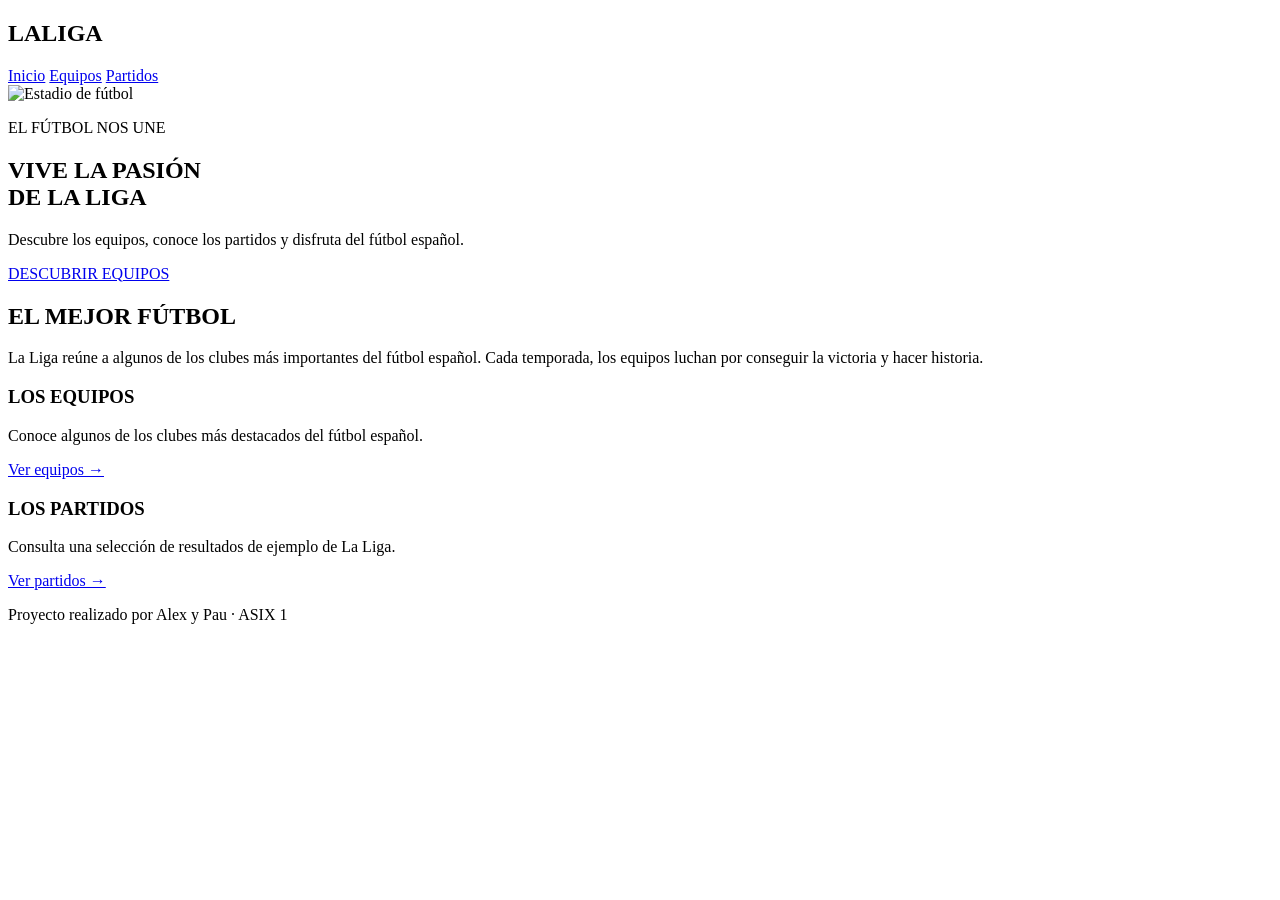
==== index.html @ e7d839c6 "Crear pagina principal de La Liga" ====
<!DOCTYPE html>
<html lang="es">

<head>
    <meta charset="UTF-8">
    <meta name="viewport" content="width=device-width, initial-scale=1.0">

    <title>LaLiga | Pasión por el fútbol</title>

    <link rel="stylesheet" href="css/style.css">
</head>

<body>

    <!-- CABECERA -->
    <header>
        <div class="logo">
            <h2>LA<span>LIGA</span></h2>
        </div>

        <nav>
            <a href="index.html">Inicio</a>
            <a href="equipos.html">Equipos</a>
            <a href="partidos.html">Partidos</a>
        </nav>
    </header>

    <!-- PORTADA PRINCIPAL -->
    <main>

        <section class="portada">

            <img
                src="https://images.unsplash.com/photo-1522778119026-d647f0596c20?w=1600"
                alt="Estadio de fútbol">

            <div class="contenido-portada">
                <p class="subtitulo">EL FÚTBOL NOS UNE</p>

                <h1>VIVE LA PASIÓN<br>DE LA LIGA</h1>

                <p>
                    Descubre los equipos, conoce los partidos
                    y disfruta del fútbol español.
                </p>

                <a href="equipos.html" class="boton">
                    DESCUBRIR EQUIPOS
                </a>
            </div>

        </section>

        <!-- SECCIÓN DE PRESENTACIÓN -->
        <section class="presentacion">

            <h2>EL MEJOR FÚTBOL</h2>

            <p>
                La Liga reúne a algunos de los clubes más importantes
                del fútbol español. Cada temporada, los equipos luchan
                por conseguir la victoria y hacer historia.
            </p>

        </section>

        <!-- TARJETAS DE CONTENIDO -->
        <section class="secciones">

            <div class="tarjeta">
                <h3>LOS EQUIPOS</h3>

                <p>
                    Conoce algunos de los clubes más destacados
                    del fútbol español.
                </p>

                <a href="equipos.html">Ver equipos →</a>
            </div>

            <div class="tarjeta">
                <h3>LOS PARTIDOS</h3>

                <p>
                    Consulta una selección de resultados
                    de ejemplo de La Liga.
                </p>

                <a href="partidos.html">Ver partidos →</a>
            </div>

        </section>

    </main>

    <!-- PIE DE PÁGINA -->
    <footer>
        <p>Proyecto realizado por Alex y Pau · ASIX 1</p>
    </footer>

    <script src="js/script.js"></script>

</body>
</html>
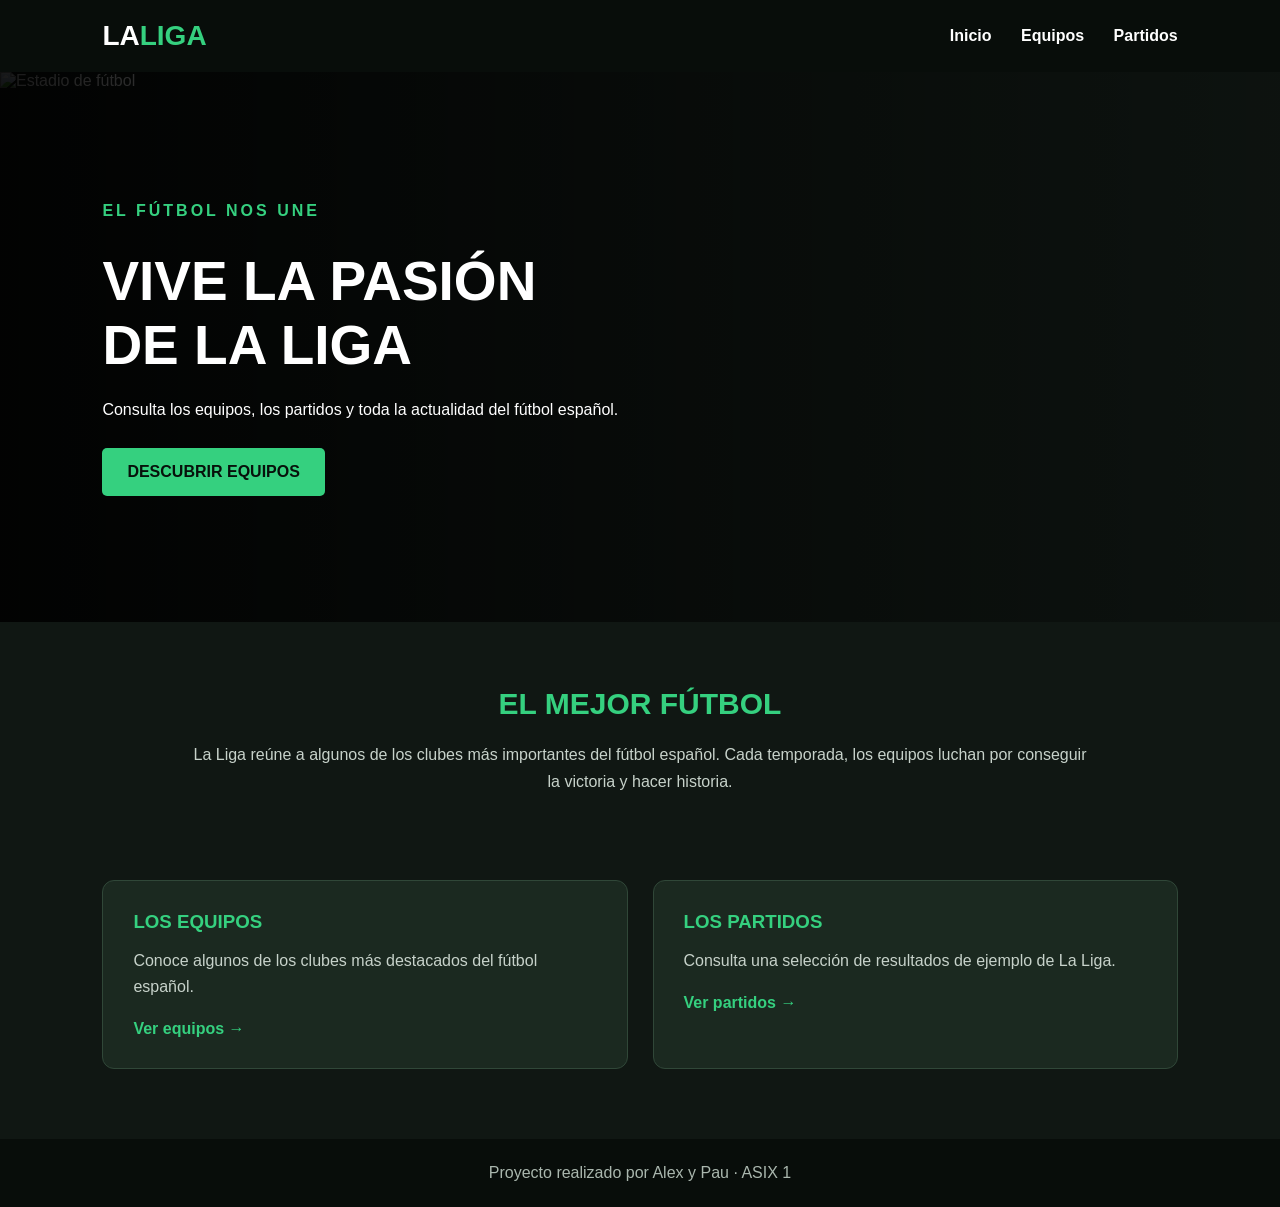
==== commit fa40b682: "Modificar texto de presentación desde Pau" ====
--- a/index.html
+++ b/index.html
@@ -40,10 +40,7 @@
 
                 <h1>VIVE LA PASIÓN<br>DE LA LIGA</h1>
 
-                <p>
-                    Descubre los equipos, conoce los partidos
-                    y disfruta del fútbol español.
-                </p>
+                <p>Consulta los equipos, los partidos y toda la actualidad del fútbol español.</p>
 
                 <a href="equipos.html" class="boton">
                     DESCUBRIR EQUIPOS
--- a/css/style.css
+++ b/css/style.css
@@ -0,0 +1,245 @@
+/* CONFIGURACION GENERAL */
+
+* {
+    margin: 0;
+    padding: 0;
+    box-sizing: border-box;
+}
+
+body {
+    font-family: Arial, sans-serif;
+    background-color: #101713;
+    color: white;
+}
+
+/* CABECERA */
+
+header {
+    background-color: #080d0a;
+    padding: 20px 8%;
+    display: flex;
+    justify-content: space-between;
+    align-items: center;
+}
+
+.logo h2 {
+    font-size: 28px;
+    color: white;
+}
+
+.logo span {
+    color: #35d07f;
+}
+
+nav a {
+    color: white;
+    text-decoration: none;
+    margin-left: 25px;
+    font-weight: bold;
+}
+
+nav a:hover {
+    color: #35d07f;
+}
+
+/* PORTADA */
+
+.portada {
+    height: 550px;
+    position: relative;
+    display: flex;
+    align-items: center;
+    padding: 50px 8%;
+    overflow: hidden;
+}
+
+.portada img {
+    position: absolute;
+    width: 100%;
+    height: 100%;
+    object-fit: cover;
+    top: 0;
+    left: 0;
+    z-index: 0;
+}
+
+.portada::after {
+    content: "";
+    position: absolute;
+    width: 100%;
+    height: 100%;
+    top: 0;
+    left: 0;
+    background: linear-gradient(
+        to right,
+        rgba(0, 0, 0, 0.9),
+        rgba(0, 0, 0, 0.2)
+    );
+    z-index: 1;
+}
+
+.contenido-portada {
+    position: relative;
+    z-index: 2;
+    max-width: 600px;
+}
+
+.subtitulo {
+    color: #35d07f;
+    font-weight: bold;
+    letter-spacing: 3px;
+    margin-bottom: 15px;
+}
+
+.contenido-portada h1 {
+    font-size: 55px;
+    margin-bottom: 20px;
+}
+
+.contenido-portada p {
+    line-height: 1.6;
+    margin-bottom: 25px;
+}
+
+/* BOTONES */
+
+.boton {
+    display: inline-block;
+    background-color: #35d07f;
+    color: #07110b;
+    padding: 15px 25px;
+    text-decoration: none;
+    font-weight: bold;
+    border-radius: 5px;
+}
+
+.boton:hover {
+    background-color: white;
+}
+
+/* PRESENTACION */
+
+.presentacion {
+    text-align: center;
+    padding: 65px 15%;
+}
+
+.presentacion h2 {
+    color: #35d07f;
+    font-size: 30px;
+    margin-bottom: 20px;
+}
+
+.presentacion p {
+    color: #c7d2ca;
+    line-height: 1.7;
+}
+
+/* TARJETAS */
+
+.secciones {
+    display: flex;
+    justify-content: center;
+    gap: 25px;
+    padding: 20px 8% 70px;
+}
+
+.tarjeta {
+    background-color: #1b2920;
+    padding: 30px;
+    border-radius: 12px;
+    flex: 1;
+    border: 1px solid #304738;
+}
+
+.tarjeta h3 {
+    color: #35d07f;
+    margin-bottom: 15px;
+}
+
+.tarjeta p {
+    color: #c7d2ca;
+    line-height: 1.6;
+    margin-bottom: 20px;
+}
+
+.tarjeta a {
+    color: #35d07f;
+    text-decoration: none;
+    font-weight: bold;
+}
+
+/* PIE DE PAGINA */
+
+footer {
+    background-color: #080d0a;
+    text-align: center;
+    padding: 25px;
+    color: #aab7ae;
+}
+
+/* ADAPTACION A MOVILES */
+
+@media (max-width: 700px) {
+
+    header {
+        flex-direction: column;
+        gap: 20px;
+    }
+
+    nav a {
+        margin: 8px;
+    }
+
+    .portada {
+        height: 500px;
+    }
+
+    .contenido-portada h1 {
+        font-size: 36px;
+    }
+
+    .secciones {
+        flex-direction: column;
+    }
+}
+
+
+/* TARJETAS DE EQUIPOS */
+
+.equipo {
+    text-align: center;
+    min-width: 0;
+}
+
+.escudo {
+    height: 190px;
+    display: flex;
+    justify-content: center;
+    align-items: center;
+    background-color: #ffffff;
+    border-radius: 10px;
+    margin-bottom: 20px;
+    padding: 15px;
+}
+
+.escudo img {
+    width: 180px;
+    height: 180px;
+    object-fit: contain;
+}
+
+/* Ajustar el tamaño visual del escudo del Real Madrid */
+.equipo:first-child .escudo img {
+    transform: scale(1.3);
+}
+
+.equipo h3 {
+    margin-bottom: 12px;
+}
+
+.estadio {
+    color: #35d07f;
+    font-size: 14px;
+    margin-top: 15px;
+}
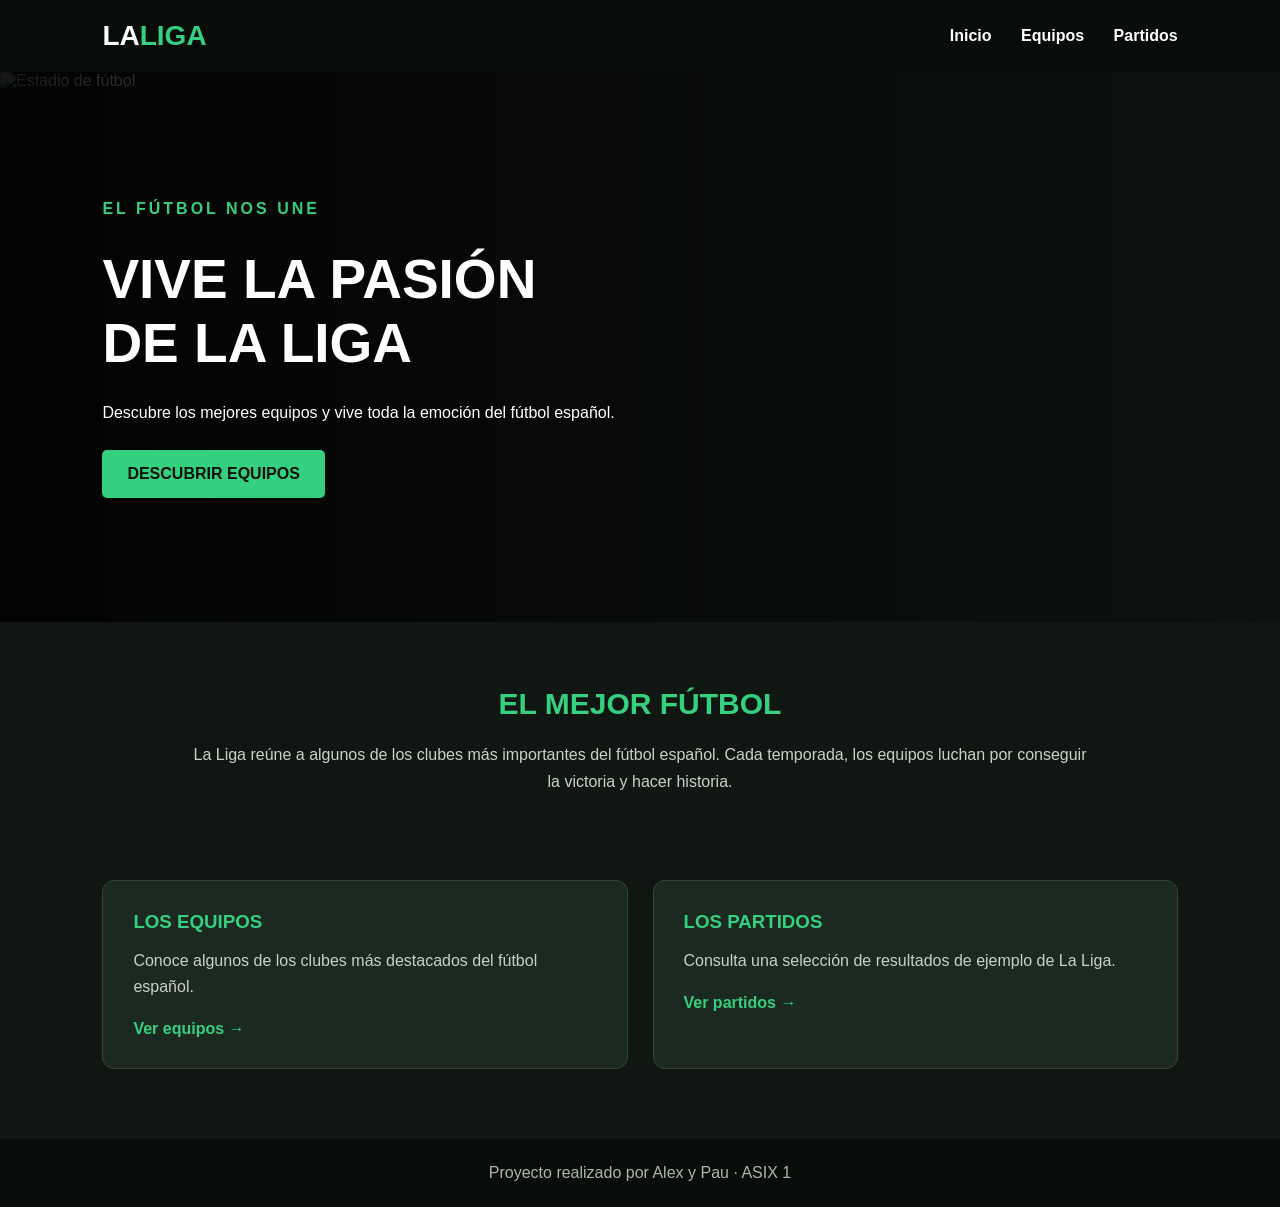
==== commit 7cf7075d: "Modificar texto de presentación desde Alex" ====
--- a/index.html
+++ b/index.html
@@ -40,7 +40,9 @@
 
                 <h1>VIVE LA PASIÓN<br>DE LA LIGA</h1>
 
-                <p>Consulta los equipos, los partidos y toda la actualidad del fútbol español.</p>
+                <p>
+                    <p>Descubre los mejores equipos y vive toda la emoción del fútbol español.</p>
+                </p>
 
                 <a href="equipos.html" class="boton">
                     DESCUBRIR EQUIPOS
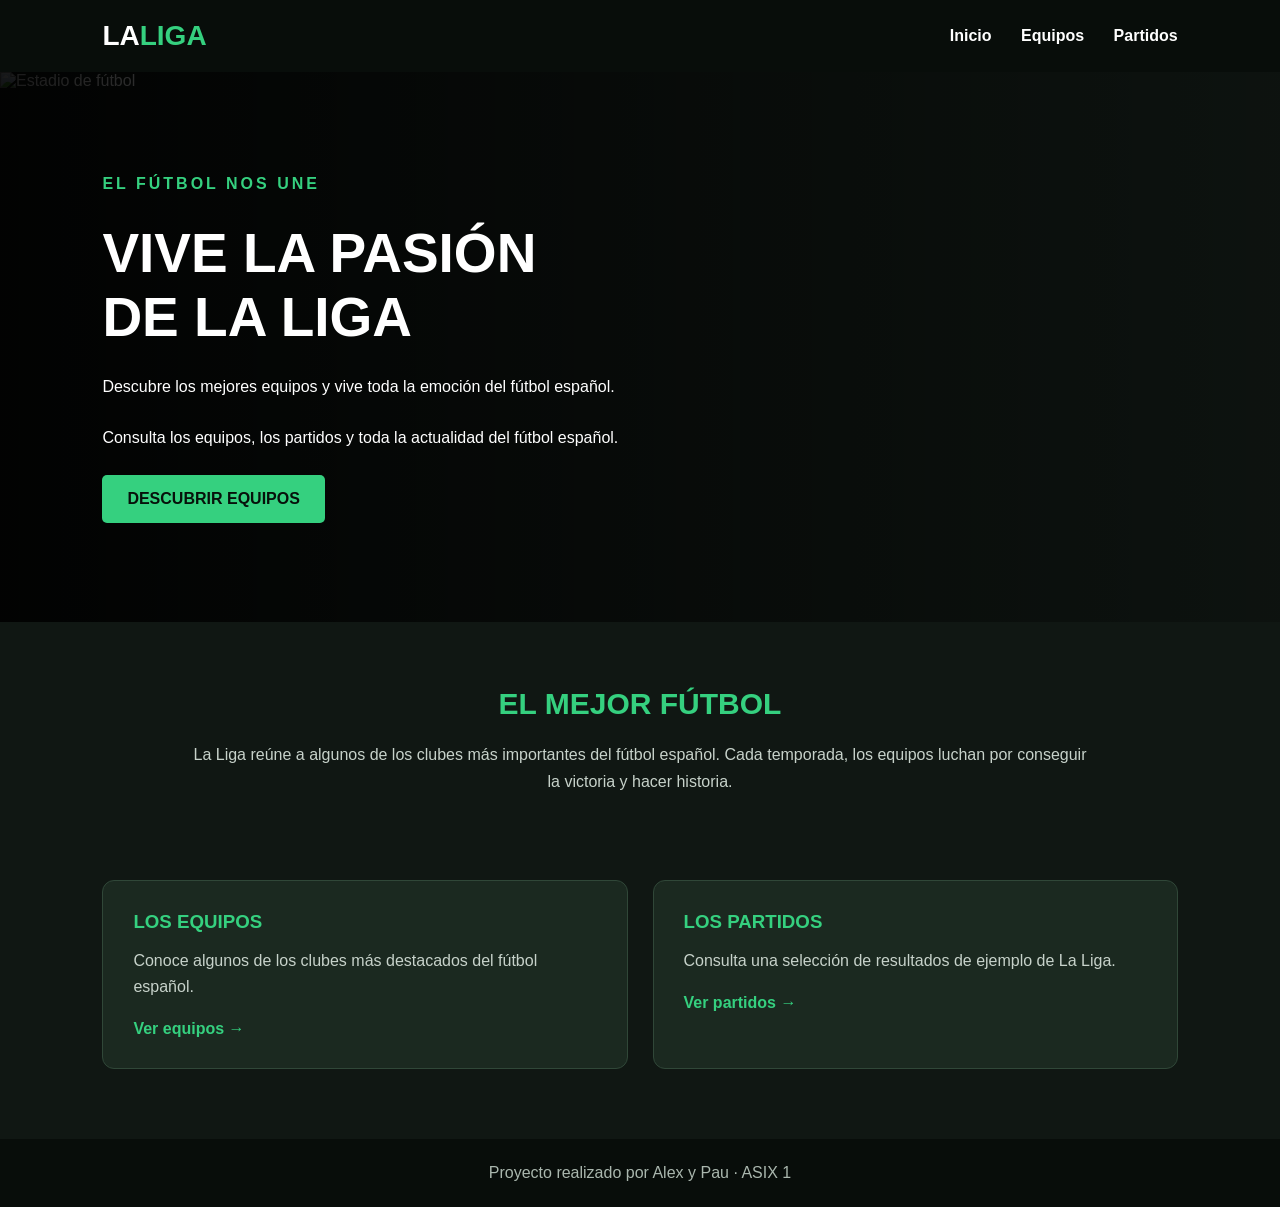
==== commit 8a06b14c: "resolver comflicto entre Alex y Pau" ====
--- a/index.html
+++ b/index.html
@@ -42,6 +42,7 @@
 
                 <p>
                     <p>Descubre los mejores equipos y vive toda la emoción del fútbol español.</p>
+                    <p>Consulta los equipos, los partidos y toda la actualidad del fútbol español.</p>
                 </p>
 
                 <a href="equipos.html" class="boton">
